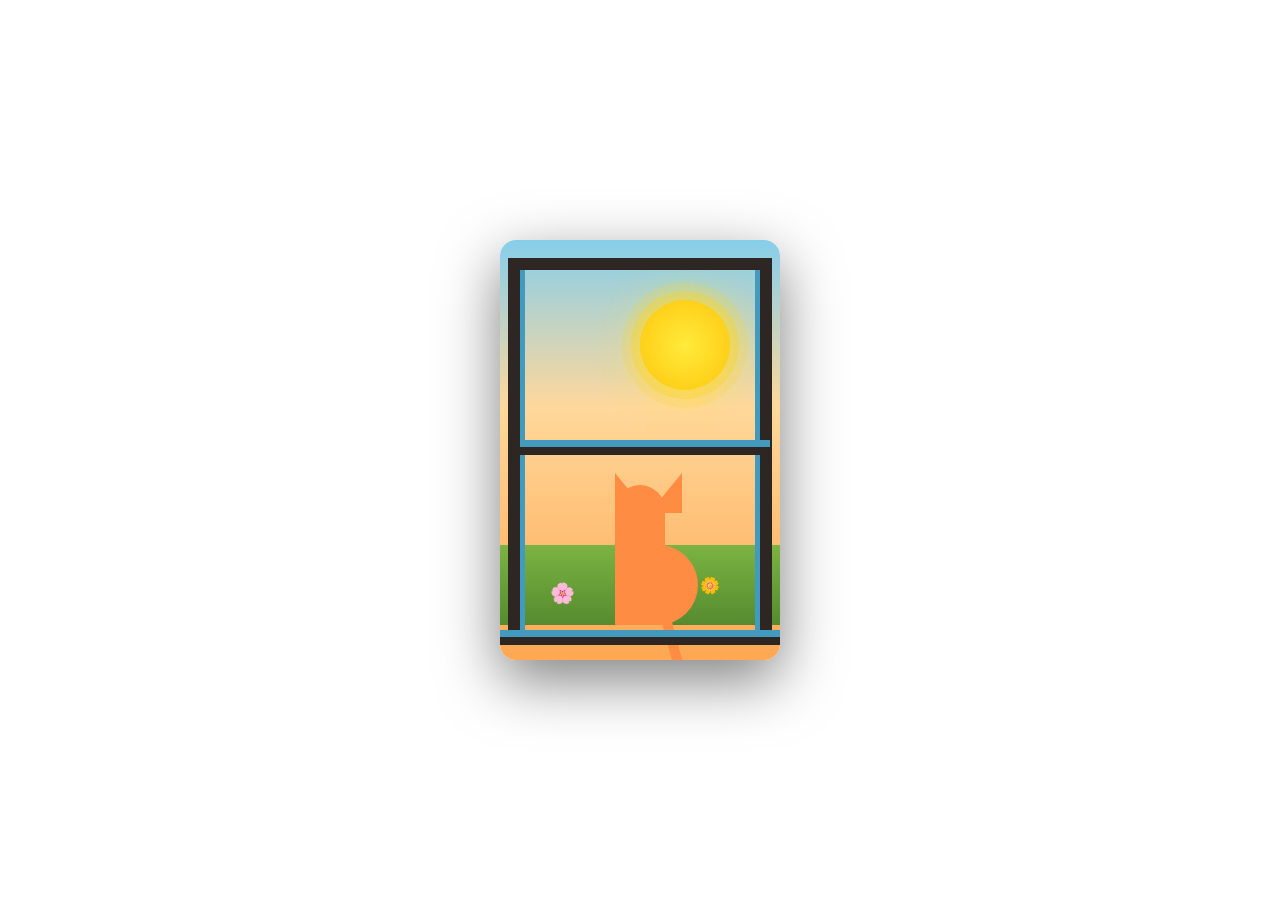
==== .config/hypr/scripts/cat-theme-toggle.html @ 387de6b6 "fix: toggle dark y light mode finalizado" ====
<!DOCTYPE html>
<html lang="es">
<head>
    <meta charset="UTF-8">
    <meta name="viewport" content="width=device-width, initial-scale=1.0">
    <title>Cat Theme Toggle - Window Scene</title>
    <style>
        * {
            margin: 0;
            padding: 0;
            box-sizing: border-box;
        }

        body {
            background: transparent;
            display: flex;
            align-items: center;
            justify-content: center;
            min-height: 100vh;
            overflow: hidden;
            font-family: 'JetBrainsMono Nerd Font', monospace;
        }

        /* ════════════════════════════════════════════════════════════
           🪟 VENTANA/TARJETA PRINCIPAL (Contenedor de escenas)
           TODO: Ajusta tamaño de la ventana aquí
           ════════════════════════════════════════════════════════════ */
        .theme-toggle {
            position: relative;
            width: 280px;
            height: 420px;
            perspective: 1200px;
            cursor: pointer;
            transition: transform 0.2s ease;
        }

        .theme-toggle:hover {
            transform: scale(1.02);
        }

        .theme-toggle:active {
            transform: scale(0.98);
        }

        /* Contenedor de las escenas con efecto flip */
        .scenes-container {
            position: relative;
            width: 100%;
            height: 100%;
            transition: transform 0.8s cubic-bezier(0.4, 0, 0.2, 1);
            transform-style: preserve-3d;
        }

        /* TODO: Cambia duración del flip aquí (0.8s) */
        /* Flip cuando está en modo light */
        body.light .scenes-container {
            transform: rotateY(180deg);
        }

        /* Escenas base (frente y reverso de la tarjeta) */
        .scene {
            position: absolute;
            width: 100%;
            height: 100%;
            backface-visibility: hidden;
            border-radius: 16px;
            overflow: hidden;
            box-shadow: 0 20px 60px rgba(0, 0, 0, 0.5);
        }

        /* ════════════════════════════════════════════════════════════
           🌙 ESCENA NOCTURNA (DARK MODE) - Frente de la tarjeta
           TODO: Personaliza colores del cielo nocturno aquí
           ════════════════════════════════════════════════════════════ */
        .scene--dark {
            /* TODO: Cielo nocturno - Cambia colores aquí */
            background: linear-gradient(180deg, 
                #0a0e27 0%,      /* Azul muy oscuro arriba */
                #1a1f3a 50%,     /* Azul medio */
                #29467a 100%     /* Azul más claro abajo */
            );
            transform: rotateY(0deg);
        }

        /* ════════════════════════════════════════════════════════════
           ☀️ ESCENA DIURNA (LIGHT MODE) - Reverso de la tarjeta
           TODO: Personaliza colores del cielo diurno aquí
           ════════════════════════════════════════════════════════════ */
        .scene--light {
            /* TODO: Cielo diurno - Cambia colores aquí */
            background: linear-gradient(180deg, 
                #87ceeb 0%,      /* Celeste claro arriba */
                #ffd89b 40%,     /* Amarillo suave */
                #ffa751 100%     /* Naranja abajo */
            );
            transform: rotateY(180deg);
        }

        /* ════════════════════════════════════════════════════════════
           🖼️ MARCO DE VENTANA
           ════════════════════════════════════════════════════════════ */
        .window-frame {
            position: absolute;
            width: 240px;
            height: 360px;
            top: 30px;
            left: 20px;
            outline: 12px solid #2d2623;
            border-left: 5px solid #439abf;
            border-right: 5px solid #439abf;
            pointer-events: none;
            z-index: 10;
        }

        /* Travesaños horizontales de ventana */
        .window-frame::before {
            content: "";
            position: absolute;
            height: 15px;
            width: 250px;
            left: -5px;
            top: 170px;
            background: linear-gradient(#439abf 50%, #2d2623 50%);
        }

        .window-frame::after {
            content: "";
            position: absolute;
            height: 15px;
            width: 300px;
            left: -30px;
            bottom: -15px;
            background: linear-gradient(#439abf 50%, #2d2623 50%);
        }

        /* ════════════════════════════════════════════════════════════
           ⛰️ MONTAÑAS DE FONDO (solo escena nocturna)
           ════════════════════════════════════════════════════════════ */
        .mountains {
            position: absolute;
            bottom: 40px;
            width: 100%;
            height: 120px;
        }

        .mountain {
            position: absolute;
            width: 0;
            height: 0;
            border-bottom: 60px solid #22366d;
            border-right: 20px solid transparent;
            border-left: 20px solid transparent;
            bottom: 0;
        }

        .mountain:nth-child(1) {
            left: 10px;
        }

        .mountain:nth-child(2) {
            left: 60px;
            border-bottom-width: 70px;
        }

        .mountain:nth-child(3) {
            left: 120px;
        }

        .mountain:nth-child(4) {
            right: 30px;
            border-bottom-width: 50px;
        }

        /* ════════════════════════════════════════════════════════════
           🐈 GATO (Reutilizado del CSS original)
           TODO: Cambia colores del gato aquí
           ════════════════════════════════════════════════════════════ */
        .kitty {
            position: absolute;
            bottom: 35px;
            left: 50%;
            transform: translateX(-50%);
            width: 50px;
            height: 140px;
            border-radius: 40px 40px 0 0;
            transition: background-color 0.3s ease;
            z-index: 5;
        }

        /* TODO: Color del GATO NEGRO (modo oscuro) - Cambia aquí */
        .scene--dark .kitty {
            background-color: #2d2623;  /* Marrón muy oscuro */
        }

        /* TODO: Color del GATO NARANJA (modo claro) - Cambia aquí */
        .scene--light .kitty {
            background-color: #ff8c42;  /* Naranja brillante */
        }

        /* Torso del gato (lado derecho redondeado) */
        .kitty::before {
            content: "";
            position: absolute;
            background-color: inherit;
            height: 80px;
            width: 40px;
            border-radius: 0 80px 80px 0;
            bottom: 0;
            left: 43px;
        }

        /* Cola del gato (animada) */
        .kitty::after {
            content: "";
            position: absolute;
            background-color: inherit;
            height: 80px;
            width: 10px;
            border-radius: 5px;
            bottom: -70px;
            left: 45px;
            transform: rotate(-15deg);
            transform-origin: top;
            animation: tail-wag 4s ease-in-out infinite;
        }

        /* TODO: Ajusta velocidad de animación de cola aquí (4s = 4 segundos) */
        @keyframes tail-wag {
            0%, 100% {
                transform: rotate(-15deg);
            }
            50% {
                transform: rotate(10deg);
            }
        }

        /* Contenedor de orejas */
        .ear {
            position: relative;
            bottom: 12px;
        }

        /* Oreja izquierda (triángulo) */
        .ear::after {
            content: "";
            position: absolute;
            width: 0;
            height: 0;
            border-bottom: 40px solid transparent;
            border-right: 33px solid transparent;
            top: 0;
            left: 0;
        }

        /* Oreja derecha (triángulo) */
        .ear::before {
            content: "";
            position: absolute;
            width: 0;
            height: 0;
            border-bottom: 40px solid transparent;
            border-left: 33px solid transparent;
            top: 0;
            right: -17px;
        }

        /* TODO: Color de las orejas (sigue al cuerpo del gato) */
        .scene--dark .ear::after {
            border-bottom-color: #2d2623;
        }

        .scene--dark .ear::before {
            border-bottom-color: #2d2623;
        }

        .scene--light .ear::after {
            border-bottom-color: #ff8c42;
        }

        .scene--light .ear::before {
            border-bottom-color: #ff8c42;
        }

        /* ════════════════════════════════════════════════════════════
           🌙 LUNA (solo escena nocturna)
           TODO: Personaliza posición y color de la luna
           ════════════════════════════════════════════════════════════ */
        .moon {
            position: absolute;
            width: 80px;
            height: 80px;
            border-radius: 50%;
            background-color: transparent;
            box-shadow: -15px 8px 0 1px #e8ae4a;  /* TODO: Color luna */
            top: 70px;
            left: 60px;
        }

        /* ════════════════════════════════════════════════════════════
           ⭐ ESTRELLAS (solo escena nocturna)
           TODO: Personaliza cantidad y posición de estrellas
           ════════════════════════════════════════════════════════════ */
        .stars {
            position: absolute;
            width: 100%;
            height: 100%;
        }

        .star {
            position: absolute;
            width: 4px;
            height: 4px;
            background-color: #e8ae4a;  /* TODO: Color estrellas */
            border-radius: 50%;
            animation: twinkle 2s ease-in-out infinite;
        }

        /* TODO: Ajusta velocidad de parpadeo de estrellas (2s) */
        @keyframes twinkle {
            0%, 100% {
                opacity: 1;
            }
            50% {
                opacity: 0.3;
            }
        }

        .star:nth-child(1) {
            top: 40px;
            left: 150px;
            animation-delay: 0s;
        }

        .star:nth-child(2) {
            top: 100px;
            right: 40px;
            width: 3px;
            height: 3px;
            animation-delay: 0.5s;
        }

        .star:nth-child(3) {
            top: 150px;
            left: 40px;
            width: 5px;
            height: 5px;
            animation-delay: 1s;
        }

        .star:nth-child(4) {
            top: 200px;
            right: 80px;
            animation-delay: 1.5s;
        }

        .star:nth-child(5) {
            top: 120px;
            left: 100px;
            width: 3px;
            height: 3px;
            animation-delay: 0.8s;
        }

        /* ════════════════════════════════════════════════════════════
           ☀️ SOL (solo escena diurna)
           TODO: Personaliza posición y color del sol
           ════════════════════════════════════════════════════════════ */
        .sun {
            position: absolute;
            width: 90px;
            height: 90px;
            border-radius: 50%;
            background: radial-gradient(circle, #ffeb3b 0%, #ffc107 100%);
            box-shadow: 0 0 40px rgba(255, 235, 59, 0.8);  /* TODO: Brillo del sol */
            top: 60px;
            right: 50px;
        }

        /* Rayos del sol */
        .sun::before,
        .sun::after {
            content: "";
            position: absolute;
            width: 100%;
            height: 100%;
            border-radius: 50%;
            background: inherit;
            opacity: 0.3;
        }

        .sun::before {
            transform: scale(1.2);
        }

        .sun::after {
            transform: scale(1.4);
            opacity: 0.15;
        }

        /* ════════════════════════════════════════════════════════════
           🏜️ SUELO/CÉSPED (solo escena diurna)
           ════════════════════════════════════════════════════════════ */
        .ground {
            position: absolute;
            bottom: 35px;
            width: 100%;
            height: 80px;
            background: linear-gradient(180deg, #7cb342 0%, #558b2f 100%);
        }

        /* Flores decorativas en el suelo */
        .ground::before {
            content: "🌸";
            position: absolute;
            font-size: 20px;
            bottom: 20px;
            left: 50px;
        }

        .ground::after {
            content: "🌼";
            position: absolute;
            font-size: 16px;
            bottom: 30px;
            right: 60px;
        }

        /* ════════════════════════════════════════════════════════════
           📝 LABEL (Texto del modo) - OCULTO para diseño más limpio
           ════════════════════════════════════════════════════════════ */
        .mode-label {
            display: none;  /* Oculto - la animación y escena son suficientes */
        }

        /* ════════════════════════════════════════════════════════════
           ✨ ANIMACIÓN DE ENTRADA
           ════════════════════════════════════════════════════════════ */
        @keyframes fadeInScale {
            from {
                opacity: 0;
                transform: scale(0.8) translateY(20px);
            }
            to {
                opacity: 1;
                transform: scale(1) translateY(0);
            }
        }

        .theme-toggle {
            animation: fadeInScale 0.4s cubic-bezier(0.34, 1.56, 0.64, 1);
        }

        /* Efecto de clic visual */
        .theme-toggle.clicking {
            animation: click-pulse 0.3s ease;
        }

        @keyframes click-pulse {
            0% {
                transform: scale(1);
            }
            50% {
                transform: scale(0.95);
            }
            100% {
                transform: scale(1);
            }
        }
    </style>
</head>
<body class="dark">
    <div class="theme-toggle" id="themeToggle">
        <div class="scenes-container">
            <!-- ═══════════════════════════════════════════════════════
                 🌙 ESCENA NOCTURNA (DARK MODE)
                 ════════════════════════════════════════════════════════ -->
            <div class="scene scene--dark">
                <!-- Marco de ventana -->
                <div class="window-frame"></div>

                <!-- Estrellas -->
                <div class="stars">
                    <div class="star"></div>
                    <div class="star"></div>
                    <div class="star"></div>
                    <div class="star"></div>
                    <div class="star"></div>
                </div>

                <!-- Luna -->
                <div class="moon"></div>

                <!-- Montañas -->
                <div class="mountains">
                    <div class="mountain"></div>
                    <div class="mountain"></div>
                    <div class="mountain"></div>
                    <div class="mountain"></div>
                </div>

                <!-- Gato Negro -->
                <div class="kitty">
                    <div class="ear"></div>
                </div>

                <!-- Label -->
                <div class="mode-label">Dark Mode</div>
            </div>

            <!-- ═══════════════════════════════════════════════════════
                 ☀️ ESCENA DIURNA (LIGHT MODE)
                 ════════════════════════════════════════════════════════ -->
            <div class="scene scene--light">
                <!-- Marco de ventana -->
                <div class="window-frame"></div>

                <!-- Sol -->
                <div class="sun"></div>

                <!-- Suelo/Césped -->
                <div class="ground"></div>

                <!-- Gato Naranja -->
                <div class="kitty">
                    <div class="ear"></div>
                </div>

                <!-- Label -->
                <div class="mode-label">Light Mode</div>
            </div>
        </div>
    </div>

    <script>
        // ════════════════════════════════════════════════════════════
        //  🎮 LÓGICA DE TOGGLE
        // ════════════════════════════════════════════════════════════
        
        // Detectar tema desde parámetro URL
        const urlParams = new URLSearchParams(window.location.search);
        const newTheme = urlParams.get('theme') || 'light';
        
        // Aplicar tema inicial
        document.body.className = newTheme;
        
        // Handler de click para toggle manual (opcional)
        const toggle = document.getElementById('themeToggle');
        
        toggle.addEventListener('click', function() {
            // Efecto visual de clic
            this.classList.add('clicking');
            setTimeout(() => this.classList.remove('clicking'), 300);
            
            // Toggle tema
            const currentTheme = document.body.classList.contains('light') ? 'light' : 'dark';
            const nextTheme = currentTheme === 'dark' ? 'light' : 'dark';
            
            document.body.className = nextTheme;
            
            // Aquí se llamaría al script de sistema (manejado por Python)
            console.log(`Switching to ${nextTheme} mode`);
        });

        // Auto-cerrar después de 2 segundos (manejado por Python GTK)
        setTimeout(() => {
            if (window.close) window.close();
        }, 2000);
    </script>
</body>
</html>
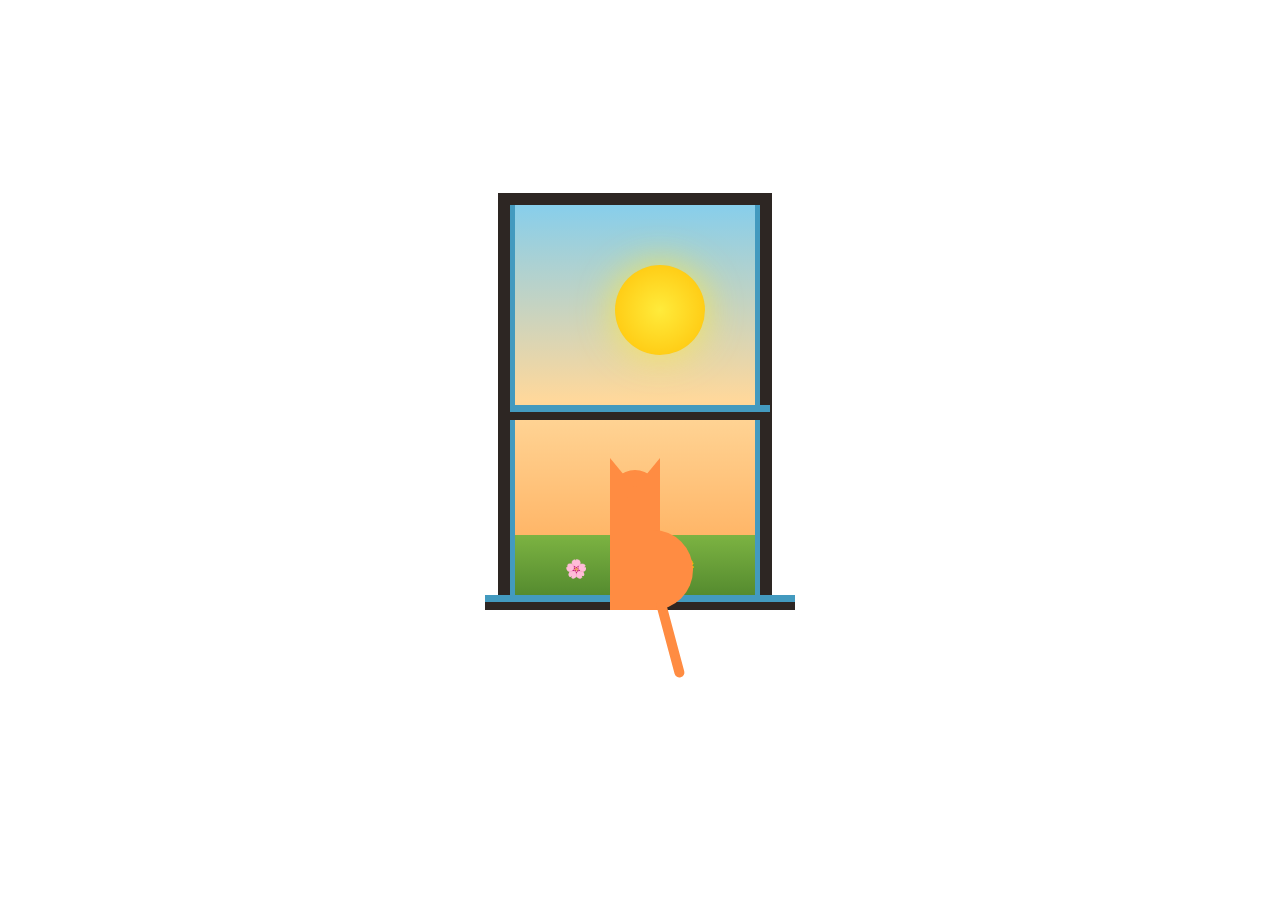
==== commit 5e0ad63a: "fix: mejora en el dibujo de los gatos" ====
--- a/.config/hypr/scripts/cat-theme-toggle.html
+++ b/.config/hypr/scripts/cat-theme-toggle.html
@@ -1,10 +1,14 @@
 <!DOCTYPE html>
 <html lang="es">
+
 <head>
     <meta charset="UTF-8">
     <meta name="viewport" content="width=device-width, initial-scale=1.0">
-    <title>Cat Theme Toggle - Window Scene</title>
+    <title>Cat Theme Toggle</title>
     <style>
+        /* ═══════════════════════════════════════════════════════════
+           RESET Y BODY
+           ═══════════════════════════════════════════════════════════ */
         * {
             margin: 0;
             padding: 0;
@@ -18,190 +22,204 @@
             justify-content: center;
             min-height: 100vh;
             overflow: hidden;
-            font-family: 'JetBrainsMono Nerd Font', monospace;
-        }
-
-        /* ════════════════════════════════════════════════════════════
-           🪟 VENTANA/TARJETA PRINCIPAL (Contenedor de escenas)
-           TODO: Ajusta tamaño de la ventana aquí
-           ════════════════════════════════════════════════════════════ */
-        .theme-toggle {
-            position: relative;
-            width: 280px;
-            height: 420px;
+        }
+
+        /* ═══════════════════════════════════════════════════════════
+           CONTENEDOR PRINCIPAL CON FLIP 3D
+           ═══════════════════════════════════════════════════════════ */
+        .toggle-wrapper {
             perspective: 1200px;
             cursor: pointer;
+        }
+
+        .toggle-wrapper:hover {
+            transform: scale(1.02);
             transition: transform 0.2s ease;
         }
 
-        .theme-toggle:hover {
-            transform: scale(1.02);
-        }
-
-        .theme-toggle:active {
-            transform: scale(0.98);
-        }
-
-        /* Contenedor de las escenas con efecto flip */
+        /* Contenedor de escenas con flip */
         .scenes-container {
             position: relative;
-            width: 100%;
-            height: 100%;
+            width: 350px;
+            height: 530px;
             transition: transform 0.8s cubic-bezier(0.4, 0, 0.2, 1);
             transform-style: preserve-3d;
         }
 
-        /* TODO: Cambia duración del flip aquí (0.8s) */
         /* Flip cuando está en modo light */
         body.light .scenes-container {
             transform: rotateY(180deg);
         }
 
-        /* Escenas base (frente y reverso de la tarjeta) */
+        /* ═══════════════════════════════════════════════════════════
+           ESCENAS (frente y reverso)
+           ═══════════════════════════════════════════════════════════ */
         .scene {
             position: absolute;
             width: 100%;
             height: 100%;
             backface-visibility: hidden;
-            border-radius: 16px;
-            overflow: hidden;
-            box-shadow: 0 20px 60px rgba(0, 0, 0, 0.5);
-        }
-
-        /* ════════════════════════════════════════════════════════════
-           🌙 ESCENA NOCTURNA (DARK MODE) - Frente de la tarjeta
-           TODO: Personaliza colores del cielo nocturno aquí
-           ════════════════════════════════════════════════════════════ */
+        }
+
         .scene--dark {
-            /* TODO: Cielo nocturno - Cambia colores aquí */
-            background: linear-gradient(180deg, 
-                #0a0e27 0%,      /* Azul muy oscuro arriba */
-                #1a1f3a 50%,     /* Azul medio */
-                #29467a 100%     /* Azul más claro abajo */
-            );
+            background-color: transparent;
             transform: rotateY(0deg);
         }
 
-        /* ════════════════════════════════════════════════════════════
-           ☀️ ESCENA DIURNA (LIGHT MODE) - Reverso de la tarjeta
-           TODO: Personaliza colores del cielo diurno aquí
-           ════════════════════════════════════════════════════════════ */
         .scene--light {
-            /* TODO: Cielo diurno - Cambia colores aquí */
-            background: linear-gradient(180deg, 
-                #87ceeb 0%,      /* Celeste claro arriba */
-                #ffd89b 40%,     /* Amarillo suave */
-                #ffa751 100%     /* Naranja abajo */
-            );
+            background-color: transparent;
             transform: rotateY(180deg);
         }
 
-        /* ════════════════════════════════════════════════════════════
-           🖼️ MARCO DE VENTANA
-           ════════════════════════════════════════════════════════════ */
-        .window-frame {
-            position: absolute;
-            width: 240px;
-            height: 360px;
-            top: 30px;
-            left: 20px;
+        /* ═══════════════════════════════════════════════════════════
+           CONTAINER (del CSS original - IDÉNTICO)
+           ═══════════════════════════════════════════════════════════ */
+        .container {
+            height: 530px;
+            width: 350px;
+            position: absolute;
+            margin: auto;
+            left: 0;
+            right: 0;
+            top: 0;
+            bottom: 0;
+        }
+
+        /* ═══════════════════════════════════════════════════════════
+           WINDOW (del CSS original - IDÉNTICO)
+           ═══════════════════════════════════════════════════════════ */
+        .window {
+            width: 250px;
+            height: 390px;
             outline: 12px solid #2d2623;
             border-left: 5px solid #439abf;
             border-right: 5px solid #439abf;
-            pointer-events: none;
-            z-index: 10;
-        }
-
-        /* Travesaños horizontales de ventana */
-        .window-frame::before {
+            position: relative;
+            top: 20px;
+            left: 45px;
+        }
+
+        /* Fondo de ventana - Dark mode */
+        .scene--dark .window {
+            background-color: #29467a;
+        }
+
+        /* Fondo de ventana - Light mode */
+        .scene--light .window {
+            background: linear-gradient(180deg, #87ceeb 0%, #ffd89b 50%, #ffa751 100%);
+        }
+
+        .window:before,
+        .window:after {
             content: "";
             position: absolute;
+            background: linear-gradient(#439abf 50%, #2d2623 50%);
+        }
+
+        .window:after {
             height: 15px;
-            width: 250px;
+            width: 260px;
             left: -5px;
-            top: 170px;
-            background: linear-gradient(#439abf 50%, #2d2623 50%);
-        }
-
-        .window-frame::after {
-            content: "";
-            position: absolute;
+            top: 200px;
+        }
+
+        .window:before {
             height: 15px;
-            width: 300px;
+            width: 310px;
             left: -30px;
             bottom: -15px;
-            background: linear-gradient(#439abf 50%, #2d2623 50%);
-        }
-
-        /* ════════════════════════════════════════════════════════════
-           ⛰️ MONTAÑAS DE FONDO (solo escena nocturna)
-           ════════════════════════════════════════════════════════════ */
-        .mountains {
-            position: absolute;
-            bottom: 40px;
-            width: 100%;
-            height: 120px;
-        }
-
-        .mountain {
-            position: absolute;
+        }
+
+        /* ═══════════════════════════════════════════════════════════
+           MONTAÑAS (solo modo dark - del CSS original - IDÉNTICO)
+           ═══════════════════════════════════════════════════════════ */
+        .mountain-1 {
+            height: 0;
             width: 0;
+            border-bottom: 60px solid #22366d;
+            border-right: 20px solid transparent;
+            position: absolute;
+            bottom: 0;
+        }
+
+        .mountain-1:before,
+        .mountain-1:after,
+        .mountain-2:before {
+            content: "";
+            position: absolute;
             height: 0;
+            width: 0;
             border-bottom: 60px solid #22366d;
             border-right: 20px solid transparent;
             border-left: 20px solid transparent;
+        }
+
+        .mountain-1:before {
+            bottom: -60px;
+            left: 5px;
+        }
+
+        .mountain-1:after {
+            bottom: -60px;
+            left: 35px;
+        }
+
+        .mountain-2 {
+            position: absolute;
+            height: 0;
+            width: 0;
+            border-bottom: 60px solid #22366d;
+            border-left: 20px solid transparent;
+            right: 0;
             bottom: 0;
         }
 
-        .mountain:nth-child(1) {
-            left: 10px;
-        }
-
-        .mountain:nth-child(2) {
-            left: 60px;
-            border-bottom-width: 70px;
-        }
-
-        .mountain:nth-child(3) {
-            left: 120px;
-        }
-
-        .mountain:nth-child(4) {
-            right: 30px;
-            border-bottom-width: 50px;
-        }
-
-        /* ════════════════════════════════════════════════════════════
-           🐈 GATO (Reutilizado del CSS original)
-           TODO: Cambia colores del gato aquí
-           ════════════════════════════════════════════════════════════ */
+        .mountain-2:before {
+            bottom: -60px;
+            right: 10px;
+        }
+
+        /* ═══════════════════════════════════════════════════════════
+           GATO (del CSS original - IDÉNTICO)
+           ═══════════════════════════════════════════════════════════ */
         .kitty {
-            position: absolute;
-            bottom: 35px;
-            left: 50%;
-            transform: translateX(-50%);
+            height: 140px;
             width: 50px;
-            height: 140px;
+            position: absolute;
+            bottom: -15px;
+            left: 95px;
             border-radius: 40px 40px 0 0;
-            transition: background-color 0.3s ease;
-            z-index: 5;
-        }
-
-        /* TODO: Color del GATO NEGRO (modo oscuro) - Cambia aquí */
+        }
+
+        /* Color del gato - Dark mode */
         .scene--dark .kitty {
-            background-color: #2d2623;  /* Marrón muy oscuro */
-        }
-
-        /* TODO: Color del GATO NARANJA (modo claro) - Cambia aquí */
+            background-color: #2d2623;
+        }
+
+        .scene--dark .kitty:before {
+            background-color: #2d2623;
+        }
+
+        .scene--dark .kitty:after {
+            background-color: #2d2623;
+        }
+
+        /* Color del gato - Light mode */
         .scene--light .kitty {
-            background-color: #ff8c42;  /* Naranja brillante */
-        }
-
-        /* Torso del gato (lado derecho redondeado) */
-        .kitty::before {
+            background-color: #ff8c42;
+        }
+
+        .scene--light .kitty:before {
+            background-color: #ff8c42;
+        }
+
+        .scene--light .kitty:after {
+            background-color: #ff8c42;
+        }
+
+        .kitty:before {
             content: "";
             position: absolute;
-            background-color: inherit;
             height: 80px;
             width: 40px;
             border-radius: 0 80px 80px 0;
@@ -209,11 +227,9 @@
             left: 43px;
         }
 
-        /* Cola del gato (animada) */
-        .kitty::after {
+        .kitty:after {
             content: "";
             position: absolute;
-            background-color: inherit;
             height: 80px;
             width: 10px;
             border-radius: 5px;
@@ -221,350 +237,212 @@
             left: 45px;
             transform: rotate(-15deg);
             transform-origin: top;
-            animation: tail-wag 4s ease-in-out infinite;
-        }
-
-        /* TODO: Ajusta velocidad de animación de cola aquí (4s = 4 segundos) */
-        @keyframes tail-wag {
-            0%, 100% {
-                transform: rotate(-15deg);
-            }
+            animation: tail 4s infinite;
+        }
+
+        @keyframes tail {
             50% {
                 transform: rotate(10deg);
             }
         }
 
-        /* Contenedor de orejas */
+        /* ═══════════════════════════════════════════════════════════
+           OREJAS (del CSS original - IDÉNTICO)
+           ═══════════════════════════════════════════════════════════ */
         .ear {
+            height: 0;
+            width: 0;
+            border-right: 33px solid transparent;
             position: relative;
             bottom: 12px;
         }
 
-        /* Oreja izquierda (triángulo) */
-        .ear::after {
+        /* Color de orejas - Dark mode */
+        .scene--dark .ear {
+            border-bottom: 40px solid #2d2623;
+        }
+
+        .scene--dark .ear:before {
+            border-bottom: 40px solid #2d2623;
+        }
+
+        /* Color de orejas - Light mode */
+        .scene--light .ear {
+            border-bottom: 40px solid #ff8c42;
+        }
+
+        .scene--light .ear:before {
+            border-bottom: 40px solid #ff8c42;
+        }
+
+        .ear:before {
             content: "";
             position: absolute;
+            height: 0;
             width: 0;
-            height: 0;
-            border-bottom: 40px solid transparent;
-            border-right: 33px solid transparent;
-            top: 0;
-            left: 0;
-        }
-
-        /* Oreja derecha (triángulo) */
-        .ear::before {
-            content: "";
-            position: absolute;
-            width: 0;
-            height: 0;
-            border-bottom: 40px solid transparent;
             border-left: 33px solid transparent;
-            top: 0;
-            right: -17px;
-        }
-
-        /* TODO: Color de las orejas (sigue al cuerpo del gato) */
-        .scene--dark .ear::after {
-            border-bottom-color: #2d2623;
-        }
-
-        .scene--dark .ear::before {
-            border-bottom-color: #2d2623;
-        }
-
-        .scene--light .ear::after {
-            border-bottom-color: #ff8c42;
-        }
-
-        .scene--light .ear::before {
-            border-bottom-color: #ff8c42;
-        }
-
-        /* ════════════════════════════════════════════════════════════
-           🌙 LUNA (solo escena nocturna)
-           TODO: Personaliza posición y color de la luna
-           ════════════════════════════════════════════════════════════ */
+            bottom: -40px;
+            left: 17px;
+        }
+
+        /* ═══════════════════════════════════════════════════════════
+           LUNA (solo modo dark - del CSS original - IDÉNTICO)
+           ═══════════════════════════════════════════════════════════ */
         .moon {
-            position: absolute;
+            height: 80px;
             width: 80px;
-            height: 80px;
             border-radius: 50%;
             background-color: transparent;
-            box-shadow: -15px 8px 0 1px #e8ae4a;  /* TODO: Color luna */
-            top: 70px;
-            left: 60px;
-        }
-
-        /* ════════════════════════════════════════════════════════════
-           ⭐ ESTRELLAS (solo escena nocturna)
-           TODO: Personaliza cantidad y posición de estrellas
-           ════════════════════════════════════════════════════════════ */
-        .stars {
-            position: absolute;
-            width: 100%;
-            height: 100%;
-        }
-
+            box-shadow: -15px 8px 0 1px #e8ae4a;
+            position: absolute;
+            left: 50px;
+            top: 60px;
+        }
+
+        /* ═══════════════════════════════════════════════════════════
+           ESTRELLAS (solo modo dark - del CSS original - IDÉNTICO)
+           ═══════════════════════════════════════════════════════════ */
         .star {
-            position: absolute;
-            width: 4px;
-            height: 4px;
-            background-color: #e8ae4a;  /* TODO: Color estrellas */
+            background-color: #e8ae4a;
+            height: 6px;
+            width: 6px;
             border-radius: 50%;
-            animation: twinkle 2s ease-in-out infinite;
-        }
-
-        /* TODO: Ajusta velocidad de parpadeo de estrellas (2s) */
+            position: absolute;
+            top: 30px;
+            left: 140px;
+            box-shadow: 80px 65px #e8ae4a, -120px 150px #e8ae4a, -80px 280px #e8ae4a,
+                70px 235px #e8ae4a, 40px 135px #e8ae4a;
+            animation: twinkle 2s infinite;
+        }
+
         @keyframes twinkle {
-            0%, 100% {
-                opacity: 1;
+            50% {
+                opacity: 0.4;
             }
-            50% {
-                opacity: 0.3;
-            }
-        }
-
-        .star:nth-child(1) {
-            top: 40px;
-            left: 150px;
-            animation-delay: 0s;
-        }
-
-        .star:nth-child(2) {
-            top: 100px;
-            right: 40px;
-            width: 3px;
-            height: 3px;
-            animation-delay: 0.5s;
-        }
-
-        .star:nth-child(3) {
-            top: 150px;
-            left: 40px;
-            width: 5px;
-            height: 5px;
-            animation-delay: 1s;
-        }
-
-        .star:nth-child(4) {
-            top: 200px;
-            right: 80px;
-            animation-delay: 1.5s;
-        }
-
-        .star:nth-child(5) {
-            top: 120px;
-            left: 100px;
-            width: 3px;
-            height: 3px;
-            animation-delay: 0.8s;
-        }
-
-        /* ════════════════════════════════════════════════════════════
-           ☀️ SOL (solo escena diurna)
-           TODO: Personaliza posición y color del sol
-           ════════════════════════════════════════════════════════════ */
+        }
+
+        /* ═══════════════════════════════════════════════════════════
+           SOL (solo modo light - nuevo)
+           ═══════════════════════════════════════════════════════════ */
         .sun {
             position: absolute;
             width: 90px;
             height: 90px;
             border-radius: 50%;
             background: radial-gradient(circle, #ffeb3b 0%, #ffc107 100%);
-            box-shadow: 0 0 40px rgba(255, 235, 59, 0.8);  /* TODO: Brillo del sol */
+            box-shadow: 0 0 40px rgba(255, 235, 59, 0.8);
             top: 60px;
             right: 50px;
         }
 
-        /* Rayos del sol */
-        .sun::before,
-        .sun::after {
-            content: "";
-            position: absolute;
+        /* ═══════════════════════════════════════════════════════════
+           SUELO/CÉSPED (solo modo light - nuevo)
+           ═══════════════════════════════════════════════════════════ */
+        .ground {
+            position: absolute;
+            bottom: 0;
             width: 100%;
-            height: 100%;
-            border-radius: 50%;
-            background: inherit;
-            opacity: 0.3;
-        }
-
-        .sun::before {
-            transform: scale(1.2);
-        }
-
-        .sun::after {
-            transform: scale(1.4);
-            opacity: 0.15;
-        }
-
-        /* ════════════════════════════════════════════════════════════
-           🏜️ SUELO/CÉSPED (solo escena diurna)
-           ════════════════════════════════════════════════════════════ */
-        .ground {
-            position: absolute;
-            bottom: 35px;
-            width: 100%;
-            height: 80px;
+            height: 60px;
             background: linear-gradient(180deg, #7cb342 0%, #558b2f 100%);
         }
 
-        /* Flores decorativas en el suelo */
-        .ground::before {
+        .ground:before {
             content: "🌸";
             position: absolute;
-            font-size: 20px;
+            font-size: 18px;
+            bottom: 15px;
+            left: 50px;
+        }
+
+        .ground:after {
+            content: "🌼";
+            position: absolute;
+            font-size: 16px;
             bottom: 20px;
-            left: 50px;
-        }
-
-        .ground::after {
-            content: "🌼";
-            position: absolute;
-            font-size: 16px;
-            bottom: 30px;
             right: 60px;
         }
 
-        /* ════════════════════════════════════════════════════════════
-           📝 LABEL (Texto del modo) - OCULTO para diseño más limpio
-           ════════════════════════════════════════════════════════════ */
-        .mode-label {
-            display: none;  /* Oculto - la animación y escena son suficientes */
-        }
-
-        /* ════════════════════════════════════════════════════════════
-           ✨ ANIMACIÓN DE ENTRADA
-           ════════════════════════════════════════════════════════════ */
-        @keyframes fadeInScale {
+        /* ═══════════════════════════════════════════════════════════
+           ANIMACIÓN DE ENTRADA
+           ═══════════════════════════════════════════════════════════ */
+        @keyframes fadeIn {
             from {
                 opacity: 0;
-                transform: scale(0.8) translateY(20px);
+                transform: scale(0.9);
             }
+
             to {
                 opacity: 1;
-                transform: scale(1) translateY(0);
-            }
-        }
-
-        .theme-toggle {
-            animation: fadeInScale 0.4s cubic-bezier(0.34, 1.56, 0.64, 1);
-        }
-
-        /* Efecto de clic visual */
-        .theme-toggle.clicking {
-            animation: click-pulse 0.3s ease;
-        }
-
-        @keyframes click-pulse {
-            0% {
                 transform: scale(1);
             }
-            50% {
-                transform: scale(0.95);
-            }
-            100% {
-                transform: scale(1);
-            }
+        }
+
+        .toggle-wrapper {
+            animation: fadeIn 0.4s ease;
         }
     </style>
 </head>
+
 <body class="dark">
-    <div class="theme-toggle" id="themeToggle">
+    <div class="toggle-wrapper" id="toggleWrapper">
         <div class="scenes-container">
             <!-- ═══════════════════════════════════════════════════════
-                 🌙 ESCENA NOCTURNA (DARK MODE)
-                 ════════════════════════════════════════════════════════ -->
+                 ESCENA DARK (del index.html original - IDÉNTICA)
+                 ══════════════════════════════════════════════════════ -->
             <div class="scene scene--dark">
-                <!-- Marco de ventana -->
-                <div class="window-frame"></div>
-
-                <!-- Estrellas -->
-                <div class="stars">
-                    <div class="star"></div>
-                    <div class="star"></div>
-                    <div class="star"></div>
-                    <div class="star"></div>
-                    <div class="star"></div>
+                <div class="container">
+                    <div class="window">
+                        <div class="mountain-1"></div>
+                        <div class="mountain-2"></div>
+                        <div class="kitty">
+                            <div class="ear"></div>
+                        </div>
+                        <div class="moon"></div>
+                        <div class="star"></div>
+                    </div>
                 </div>
-
-                <!-- Luna -->
-                <div class="moon"></div>
-
-                <!-- Montañas -->
-                <div class="mountains">
-                    <div class="mountain"></div>
-                    <div class="mountain"></div>
-                    <div class="mountain"></div>
-                    <div class="mountain"></div>
+            </div>
+
+            <!-- ═══════════════════════════════════════════════════════
+                 ESCENA LIGHT (misma estructura, diferentes elementos)
+                 ══════════════════════════════════════════════════════ -->
+            <div class="scene scene--light">
+                <div class="container">
+                    <div class="window">
+                        <div class="ground"></div>
+                        <div class="kitty">
+                            <div class="ear"></div>
+                        </div>
+                        <div class="sun"></div>
+                    </div>
                 </div>
-
-                <!-- Gato Negro -->
-                <div class="kitty">
-                    <div class="ear"></div>
-                </div>
-
-                <!-- Label -->
-                <div class="mode-label">Dark Mode</div>
-            </div>
-
-            <!-- ═══════════════════════════════════════════════════════
-                 ☀️ ESCENA DIURNA (LIGHT MODE)
-                 ════════════════════════════════════════════════════════ -->
-            <div class="scene scene--light">
-                <!-- Marco de ventana -->
-                <div class="window-frame"></div>
-
-                <!-- Sol -->
-                <div class="sun"></div>
-
-                <!-- Suelo/Césped -->
-                <div class="ground"></div>
-
-                <!-- Gato Naranja -->
-                <div class="kitty">
-                    <div class="ear"></div>
-                </div>
-
-                <!-- Label -->
-                <div class="mode-label">Light Mode</div>
             </div>
         </div>
     </div>
 
     <script>
-        // ════════════════════════════════════════════════════════════
-        //  🎮 LÓGICA DE TOGGLE
-        // ════════════════════════════════════════════════════════════
-        
         // Detectar tema desde parámetro URL
         const urlParams = new URLSearchParams(window.location.search);
         const newTheme = urlParams.get('theme') || 'light';
-        
+
         // Aplicar tema inicial
         document.body.className = newTheme;
-        
+
         // Handler de click para toggle manual (opcional)
-        const toggle = document.getElementById('themeToggle');
-        
-        toggle.addEventListener('click', function() {
-            // Efecto visual de clic
-            this.classList.add('clicking');
-            setTimeout(() => this.classList.remove('clicking'), 300);
-            
-            // Toggle tema
+        const toggle = document.getElementById('toggleWrapper');
+
+        toggle.addEventListener('click', function () {
             const currentTheme = document.body.classList.contains('light') ? 'light' : 'dark';
             const nextTheme = currentTheme === 'dark' ? 'light' : 'dark';
-            
             document.body.className = nextTheme;
-            
-            // Aquí se llamaría al script de sistema (manejado por Python)
             console.log(`Switching to ${nextTheme} mode`);
         });
 
-        // Auto-cerrar después de 2 segundos (manejado por Python GTK)
+        // Auto-cerrar después de 2 segundos
         setTimeout(() => {
             if (window.close) window.close();
         }, 2000);
     </script>
 </body>
-</html>
+
+</html>
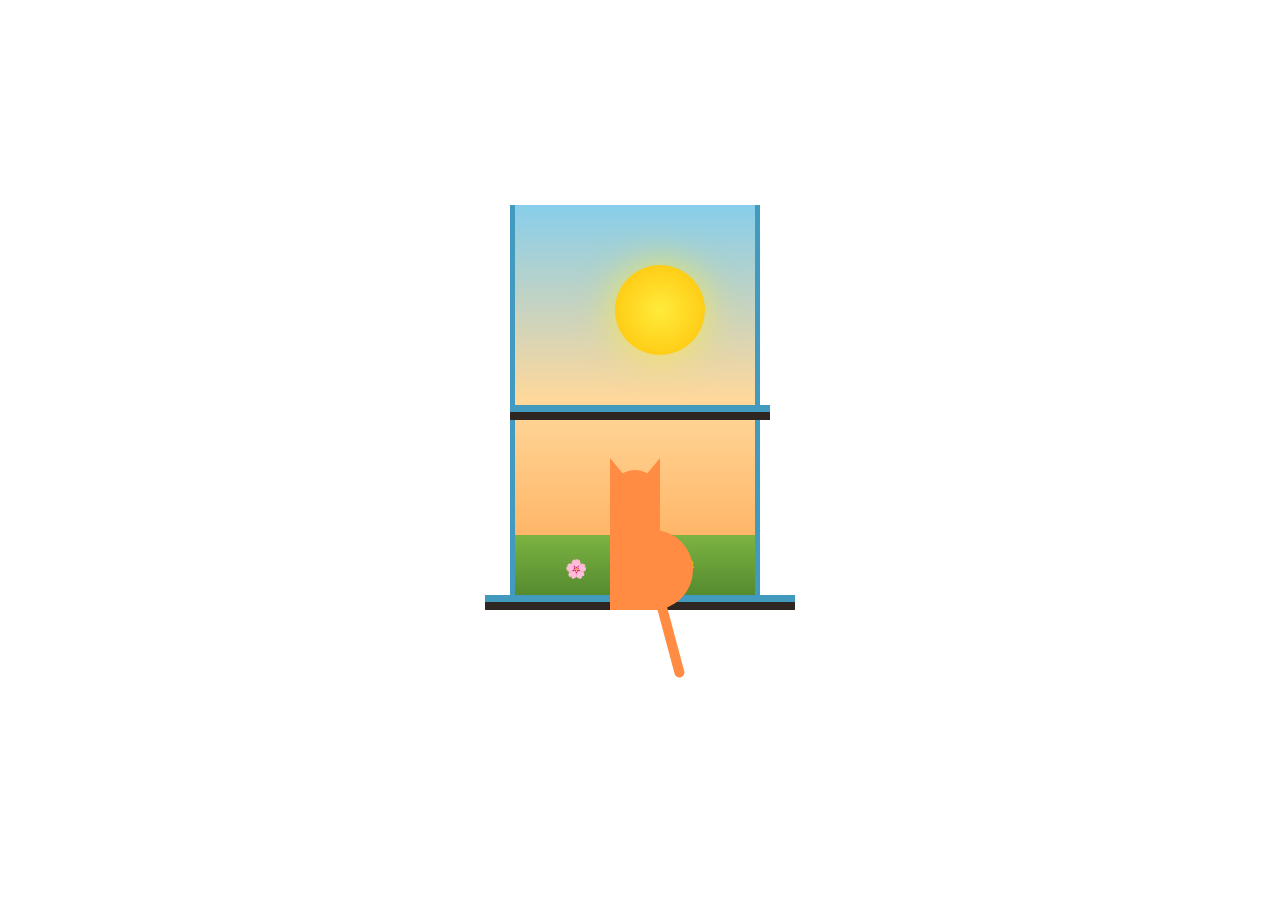
==== commit 10ed6547: "update: sincronizacion" ====
--- a/.config/hypr/scripts/cat-theme-toggle.html
+++ b/.config/hypr/scripts/cat-theme-toggle.html
@@ -91,7 +91,6 @@
         .window {
             width: 250px;
             height: 390px;
-            outline: 12px solid #2d2623;
             border-left: 5px solid #439abf;
             border-right: 5px solid #439abf;
             position: relative;
